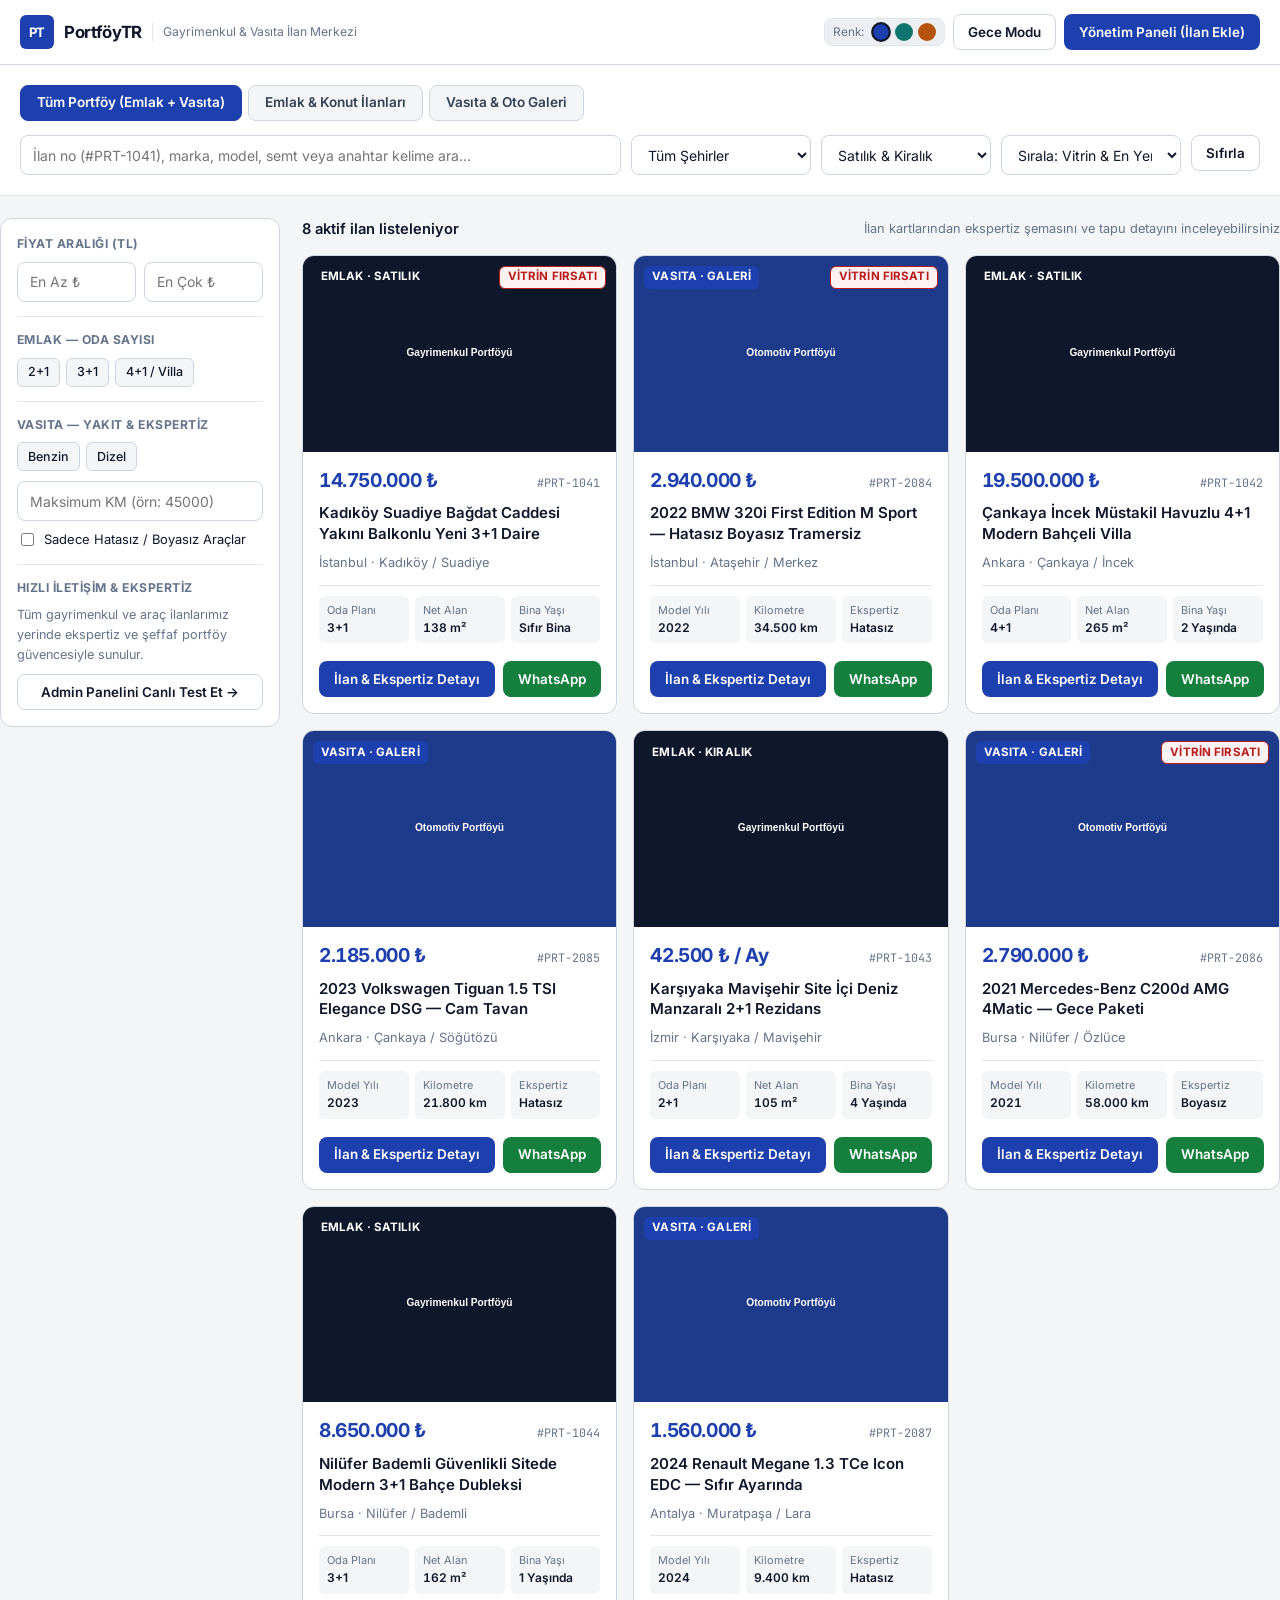
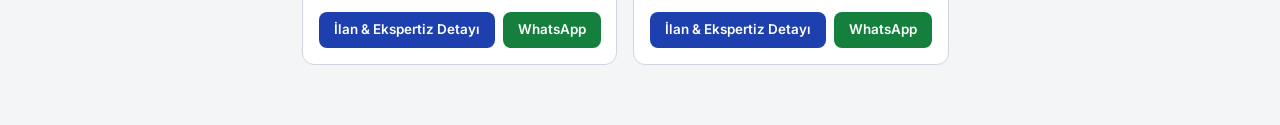
==== index.html @ 1a40a2a3 "Initial Emlak & Vasita dual classifieds portal + live admin panel" ====
<!DOCTYPE html>
<html lang="tr" data-theme="light" data-accent="blue">
<head>
  <meta charset="utf-8">
  <meta name="viewport" content="width=device-width, initial-scale=1">
  <title>PortföyTR — Gayrimenkul &amp; Vasıta İlan Merkezi</title>
  <link rel="preconnect" href="https://fonts.googleapis.com">
  <link rel="preconnect" href="https://fonts.gstatic.com" crossorigin>
  <link href="https://fonts.googleapis.com/css2?family=Inter:wght@400;500;600;700&family=JetBrains+Mono:wght@500&display=swap" rel="stylesheet">
  <link rel="stylesheet" href="assets/styles.css">
</head>
<body>
  <header class="topbar">
    <div class="container topbar-inner">
      <a class="brand-box" href="index.html">
        <span class="brand-badge">PT</span>
        <span class="brand-title" data-brand-name>PortföyTR</span>
        <span class="brand-tag" data-brand-sub>Gayrimenkul &amp; Vasıta İlan Merkezi</span>
      </a>

      <div class="nav-actions">
        <div class="palette-pills" aria-label="Kurumsal renk seçici">
          <span style="font-size:0.74rem;color:var(--ink-muted);margin-right:3px;">Renk:</span>
          <button type="button" class="swatch-dot" style="background:#1E40AF;" data-set-accent="blue" aria-pressed="true" title="Kurumsal Lacivert"></button>
          <button type="button" class="swatch-dot" style="background:#0F766E;" data-set-accent="emerald" aria-pressed="false" title="Zümrüt Portföy"></button>
          <button type="button" class="swatch-dot" style="background:#B45309;" data-set-accent="amber" aria-pressed="false" title="Kehribar Galeri"></button>
        </div>
        <button type="button" class="btn btn-outline" id="toggleDarkBtn">Gece Modu</button>
        <a class="btn btn-brand" href="admin.html">Yönetim Paneli (İlan Ekle)</a>
      </div>
    </div>
  </header>

  <section class="search-band">
    <div class="container">
      <div class="sector-tabs" role="tablist">
        <button type="button" class="sector-tab is-active" data-sector-tab="all">Tüm Portföy (Emlak + Vasıta)</button>
        <button type="button" class="sector-tab" data-sector-tab="emlak">Emlak &amp; Konut İlanları</button>
        <button type="button" class="sector-tab" data-sector-tab="oto">Vasıta &amp; Oto Galeri</button>
      </div>

      <div class="quick-search-bar">
        <input type="search" id="qSearch" class="inp" placeholder="İlan no (#PRT-1041), marka, model, semt veya anahtar kelime ara...">
        <select id="citySelect" class="inp" aria-label="Şehir seç">
          <option value="all">Tüm Şehirler</option>
          <option value="İstanbul">İstanbul</option>
          <option value="Ankara">Ankara</option>
          <option value="İzmir">İzmir</option>
          <option value="Bursa">Bursa</option>
          <option value="Antalya">Antalya</option>
        </select>
        <select id="dealSelect" class="inp" aria-label="İşlem türü">
          <option value="all">Satılık &amp; Kiralık</option>
          <option value="Satılık">Sadece Satılık</option>
          <option value="Kiralık">Sadece Kiralık</option>
        </select>
        <select id="sortSelect" class="inp" aria-label="Sıralama">
          <option value="newest">Sırala: Vitrin &amp; En Yeni</option>
          <option value="price-asc">Fiyat: Düşükten Yükseğe</option>
          <option value="price-desc">Fiyat: Yüksekten Düşüğe</option>
        </select>
        <button type="button" class="btn btn-outline" id="resetFiltersBtn">Sıfırla</button>
      </div>
    </div>
  </section>

  <main class="container portal-layout">
    <aside class="filter-panel" aria-label="Detaylı filtreleme">
      <div class="filter-group">
        <span class="filter-label">Fiyat Aralığı (TL)</span>
        <div class="price-pair">
          <input type="number" id="minPriceInp" class="inp" placeholder="En Az ₺">
          <input type="number" id="maxPriceInp" class="inp" placeholder="En Çok ₺">
        </div>
      </div>

      <div class="filter-group" id="emlakSpecificFilters">
        <span class="filter-label">Emlak — Oda Sayısı</span>
        <div class="chip-grid">
          <button type="button" class="filter-chip" data-room-chip="2+1">2+1</button>
          <button type="button" class="filter-chip" data-room-chip="3+1">3+1</button>
          <button type="button" class="filter-chip" data-room-chip="4+1">4+1 / Villa</button>
        </div>
      </div>

      <div class="filter-group" id="otoSpecificFilters">
        <span class="filter-label">Vasıta — Yakıt &amp; Ekspertiz</span>
        <div class="chip-grid" style="margin-bottom:10px;">
          <button type="button" class="filter-chip" data-fuel-chip="Benzin">Benzin</button>
          <button type="button" class="filter-chip" data-fuel-chip="Dizel">Dizel</button>
        </div>
        <input type="number" id="maxKmInp" class="inp" placeholder="Maksimum KM (örn: 45000)" style="margin-bottom:8px;">
        <label style="display:flex;align-items:center;gap:7px;font-size:0.81rem;cursor:pointer;">
          <input type="checkbox" id="undamagedChk">
          <span>Sadece Hatasız / Boyasız Araçlar</span>
        </label>
      </div>

      <div class="filter-group">
        <span class="filter-label">Hızlı İletişim &amp; Ekspertiz</span>
        <p style="margin:0 0 10px;font-size:0.79rem;color:var(--ink-muted);">Tüm gayrimenkul ve araç ilanlarımız yerinde ekspertiz ve şeffaf portföy güvencesiyle sunulur.</p>
        <a class="btn btn-outline" href="admin.html" style="width:100%;">Admin Panelini Canlı Test Et →</a>
      </div>
    </aside>

    <section>
      <div class="results-bar">
        <div class="results-count" id="resultsCount">8 aktif ilan listeleniyor</div>
        <div style="font-size:0.8rem;color:var(--ink-muted);">İlan kartlarından ekspertiz şemasını ve tapu detayını inceleyebilirsiniz</div>
      </div>

      <div class="listings-grid" id="listingsGrid"></div>
    </section>
  </main>

  <div class="modal-backdrop" id="detailModal" hidden>
    <div class="modal-card" id="detailModalContent" role="dialog" aria-modal="true"></div>
  </div>

  <script src="assets/app.js"></script>
</body>
</html>
---- assets/styles.css ----
/* ==========================================================================
   PORTFÖYTR — EMLAK & VASITA İLAN PLATFORMU + YÖNETİM PANELİ
   Tasarım Dili: Kurumsal İlan Portalı (Net Tabular Fiyat, Sıfır AI Klişesi, Mobil Öncelikli)
   ========================================================================== */

:root {
  --font-sans: "Inter", -apple-system, BlinkMacSystemFont, "Segoe UI", Roboto, sans-serif;
  --font-mono: "JetBrains Mono", ui-monospace, SFMono-Regular, Consolas, monospace;

  --bg-page: #F4F5F7;
  --bg-card: #FFFFFF;
  --bg-subtle: #ECEEF2;
  --border-light: #E2E5EC;
  --border-std: #CFD5E0;
  --ink-strong: #0F172A;
  --ink-body: #334155;
  --ink-muted: #64748B;

  --brand: #1E40AF;
  --brand-hover: #1E3A8A;
  --brand-soft: #EFF6FF;
  --brand-border: #BFDBFE;

  --badge-urgent: #B91C1C;
  --badge-urgent-bg: #FEF2F2;
  --badge-ok: #15803D;
  --badge-ok-bg: #F0FDF4;
  --badge-warn: #B45309;
  --badge-warn-bg: #FFFBEB;

  --radius-sm: 6px;
  --radius-md: 8px;
  --radius-lg: 12px;
  --container: 1320px;
}

[data-theme="dark"] {
  --bg-page: #0B0E14;
  --bg-card: #131822;
  --bg-subtle: #1C2331;
  --border-light: #222B3B;
  --border-std: #2E3A4F;
  --ink-strong: #F1F5F9;
  --ink-body: #CBD5E1;
  --ink-muted: #94A3B8;

  --brand: #3B82F6;
  --brand-hover: #60A5FA;
  --brand-soft: #172554;
  --brand-border: #1E40AF;

  --badge-urgent: #FCA5A5;
  --badge-urgent-bg: #450A0A;
  --badge-ok: #86EFAC;
  --badge-ok-bg: #052E16;
  --badge-warn: #FCD34D;
  --badge-warn-bg: #451A03;
}

[data-accent="emerald"] {
  --brand: #0F766E;
  --brand-hover: #115E59;
  --brand-soft: #F0FDFA;
  --brand-border: #99F6E4;
}
[data-theme="dark"][data-accent="emerald"] {
  --brand: #2DD4BF;
  --brand-soft: #134E4A;
  --brand-border: #0F766E;
}

[data-accent="amber"] {
  --brand: #B45309;
  --brand-hover: #92400E;
  --brand-soft: #FFFBEB;
  --brand-border: #FDE68A;
}
[data-theme="dark"][data-accent="amber"] {
  --brand: #F59E0B;
  --brand-soft: #451A03;
  --brand-border: #B45309;
}

*, *::before, *::after {
  box-sizing: border-box;
}

html {
  scroll-behavior: smooth;
  -webkit-text-size-adjust: 100%;
}

body {
  margin: 0;
  font-family: var(--font-sans);
  font-size: 14.5px;
  line-height: 1.55;
  background: var(--bg-page);
  color: var(--ink-strong);
  overflow-x: hidden;
}

a {
  color: inherit;
  text-decoration: none;
}

button, input, select, textarea {
  font: inherit;
  color: inherit;
}

.num {
  font-variant-numeric: tabular-nums;
}

.container {
  width: 100%;
  max-width: var(--container);
  margin: 0 auto;
  padding: 0 20px;
}

/* ÜST BAR */
.topbar {
  position: sticky;
  top: 0;
  z-index: 90;
  background: var(--bg-card);
  border-bottom: 1px solid var(--border-std);
}

.topbar-inner {
  min-height: 64px;
  display: flex;
  align-items: center;
  justify-content: space-between;
  gap: 16px;
  flex-wrap: wrap;
  padding-top: 8px;
  padding-bottom: 8px;
}

.brand-box {
  display: flex;
  align-items: center;
  gap: 10px;
}

.brand-badge {
  width: 34px;
  height: 34px;
  border-radius: var(--radius-sm);
  background: var(--brand);
  color: #FFFFFF;
  font-weight: 700;
  font-size: 13px;
  display: inline-flex;
  align-items: center;
  justify-content: center;
  letter-spacing: -0.02em;
}

.brand-title {
  font-weight: 700;
  font-size: 1.05rem;
  letter-spacing: -0.02em;
}

.brand-tag {
  font-size: 0.76rem;
  color: var(--ink-muted);
  padding-left: 10px;
  border-left: 1px solid var(--border-light);
}

.nav-actions {
  display: flex;
  align-items: center;
  gap: 8px;
  flex-wrap: wrap;
}

.palette-pills {
  display: inline-flex;
  align-items: center;
  gap: 5px;
  padding: 4px 8px;
  border: 1px solid var(--border-light);
  border-radius: var(--radius-md);
  background: var(--bg-subtle);
}

.swatch-dot {
  width: 18px;
  height: 18px;
  border-radius: 50%;
  border: 2px solid transparent;
  cursor: pointer;
  padding: 0;
}
.swatch-dot[aria-pressed="true"] {
  border-color: var(--ink-strong);
  transform: scale(1.1);
}

.btn {
  display: inline-flex;
  align-items: center;
  justify-content: center;
  gap: 6px;
  height: 36px;
  padding: 0 14px;
  border-radius: var(--radius-md);
  border: 1px solid transparent;
  font-size: 0.84rem;
  font-weight: 600;
  cursor: pointer;
  white-space: nowrap;
  transition: background-color 0.15s, border-color 0.15s;
}

.btn-brand {
  background: var(--brand);
  color: #FFFFFF;
}
.btn-brand:hover {
  background: var(--brand-hover);
}

.btn-outline {
  background: var(--bg-card);
  border-color: var(--border-std);
  color: var(--ink-strong);
}
.btn-outline:hover {
  background: var(--bg-subtle);
}

.btn-wa {
  background: #15803D;
  color: #FFFFFF;
}
.btn-wa:hover {
  background: #166534;
}

/* SEKTÖR & HIZLI ARAMA BAŞLIĞI */
.search-band {
  background: var(--bg-card);
  border-bottom: 1px solid var(--border-light);
  padding: 20px 0;
}

.sector-tabs {
  display: inline-flex;
  flex-wrap: wrap;
  gap: 6px;
  margin-bottom: 14px;
}

.sector-tab {
  height: 36px;
  padding: 0 16px;
  border-radius: var(--radius-md);
  border: 1px solid var(--border-std);
  background: var(--bg-page);
  font-weight: 600;
  font-size: 0.85rem;
  color: var(--ink-body);
  cursor: pointer;
}
.sector-tab.is-active {
  background: var(--brand);
  border-color: var(--brand);
  color: #FFFFFF;
}

.quick-search-bar {
  display: grid;
  grid-template-columns: minmax(0, 1.6fr) 180px 170px 180px auto;
  gap: 10px;
}

.inp {
  height: 40px;
  padding: 0 12px;
  border: 1px solid var(--border-std);
  border-radius: var(--radius-md);
  background: var(--bg-card);
  color: var(--ink-strong);
  font-size: 0.875rem;
  width: 100%;
}
.inp:focus {
  outline: 2px solid var(--brand);
  outline-offset: -1px;
}

/* ANA İLAN IZGARASI VE SOL FİLTRE PANELİ */
.portal-layout {
  display: grid;
  grid-template-columns: 280px minmax(0, 1fr);
  gap: 22px;
  padding: 22px 0 60px;
  align-items: start;
}

.filter-panel {
  background: var(--bg-card);
  border: 1px solid var(--border-std);
  border-radius: var(--radius-lg);
  padding: 16px;
  position: sticky;
  top: 82px;
}

.filter-group {
  padding-bottom: 14px;
  margin-bottom: 14px;
  border-bottom: 1px solid var(--border-light);
}
.filter-group:last-child {
  border-bottom: 0;
  margin-bottom: 0;
  padding-bottom: 0;
}

.filter-label {
  display: block;
  font-size: 0.76rem;
  font-weight: 700;
  text-transform: uppercase;
  letter-spacing: 0.04em;
  color: var(--ink-muted);
  margin-bottom: 8px;
}

.chip-grid {
  display: flex;
  flex-wrap: wrap;
  gap: 6px;
}

.filter-chip {
  height: 29px;
  padding: 0 10px;
  border-radius: var(--radius-sm);
  border: 1px solid var(--border-std);
  background: var(--bg-page);
  font-size: 0.78rem;
  font-weight: 500;
  cursor: pointer;
}
.filter-chip.is-selected {
  background: var(--brand-soft);
  border-color: var(--brand);
  color: var(--brand);
  font-weight: 600;
}

.price-pair {
  display: grid;
  grid-template-columns: 1fr 1fr;
  gap: 8px;
}

/* SONUÇ ÜST ÇUBUĞU */
.results-bar {
  display: flex;
  align-items: center;
  justify-content: space-between;
  gap: 12px;
  margin-bottom: 14px;
  flex-wrap: wrap;
}

.results-count {
  font-size: 0.92rem;
  font-weight: 600;
}

/* İLAN KARTLARI */
.listings-grid {
  display: grid;
  grid-template-columns: repeat(3, minmax(0, 1fr));
  gap: 16px;
}

.listing-card {
  background: var(--bg-card);
  border: 1px solid var(--border-std);
  border-radius: var(--radius-lg);
  overflow: hidden;
  display: flex;
  flex-direction: column;
  transition: border-color 0.15s, transform 0.15s;
}
.listing-card:hover {
  border-color: var(--brand);
}

.card-media {
  position: relative;
  aspect-ratio: 16 / 10;
  background: var(--bg-subtle);
  overflow: hidden;
}

.card-media img {
  width: 100%;
  height: 100%;
  object-fit: cover;
  display: block;
}

.card-badges {
  position: absolute;
  top: 10px;
  left: 10px;
  right: 10px;
  display: flex;
  justify-content: space-between;
  gap: 6px;
  pointer-events: none;
}

.pill {
  display: inline-flex;
  align-items: center;
  height: 23px;
  padding: 0 8px;
  border-radius: var(--radius-sm);
  font-size: 0.72rem;
  font-weight: 700;
  letter-spacing: 0.01em;
}

.pill-sector-emlak {
  background: #0F172A;
  color: #FFFFFF;
}
.pill-sector-oto {
  background: #1E40AF;
  color: #FFFFFF;
}
.pill-urgent {
  background: var(--badge-urgent-bg);
  color: var(--badge-urgent);
  border: 1px solid currentColor;
}
.pill-ok {
  background: var(--badge-ok-bg);
  color: var(--badge-ok);
}

.card-body {
  padding: 14px 16px 16px;
  display: flex;
  flex-direction: column;
  gap: 8px;
  flex: 1;
}

.card-price-row {
  display: flex;
  align-items: baseline;
  justify-content: space-between;
  gap: 8px;
}

.card-price {
  font-size: 1.2rem;
  font-weight: 700;
  color: var(--brand);
  letter-spacing: -0.02em;
}

.card-code {
  font-family: var(--font-mono);
  font-size: 0.73rem;
  color: var(--ink-muted);
}

.card-title {
  margin: 0;
  font-size: 0.94rem;
  font-weight: 600;
  line-height: 1.38;
  color: var(--ink-strong);
}

.card-loc {
  font-size: 0.8rem;
  color: var(--ink-muted);
}

.spec-pills {
  display: grid;
  grid-template-columns: repeat(3, minmax(0, 1fr));
  gap: 6px;
  margin-top: 4px;
  padding-top: 10px;
  border-top: 1px solid var(--border-light);
}

.spec-cell {
  background: var(--bg-page);
  border-radius: var(--radius-sm);
  padding: 6px 8px;
  font-size: 0.75rem;
}
.spec-cell span {
  display: block;
  color: var(--ink-muted);
  font-size: 0.68rem;
}
.spec-cell strong {
  font-weight: 600;
  color: var(--ink-strong);
}

.card-footer {
  margin-top: auto;
  padding-top: 10px;
  display: grid;
  grid-template-columns: 1fr auto;
  gap: 8px;
}

/* DETAY & EKSPERTİZ MODALI */
.modal-backdrop {
  position: fixed;
  inset: 0;
  z-index: 200;
  background: rgba(15, 23, 42, 0.62);
  display: flex;
  align-items: center;
  justify-content: center;
  padding: 20px;
}
.modal-backdrop[hidden] {
  display: none;
}

.modal-card {
  width: 100%;
  max-width: 920px;
  max-height: 90vh;
  overflow-y: auto;
  background: var(--bg-card);
  border: 1px solid var(--border-std);
  border-radius: var(--radius-lg);
  padding: 22px;
}

.modal-grid {
  display: grid;
  grid-template-columns: minmax(0, 1.15fr) minmax(0, 1fr);
  gap: 22px;
  margin-top: 14px;
}

.ekspertiz-box {
  background: var(--bg-page);
  border: 1px solid var(--border-light);
  border-radius: var(--radius-md);
  padding: 14px;
}

.part-grid {
  display: grid;
  grid-template-columns: repeat(2, minmax(0, 1fr));
  gap: 6px;
  margin-top: 10px;
}

.part-row {
  display: flex;
  align-items: center;
  justify-content: space-between;
  padding: 6px 10px;
  background: var(--bg-card);
  border: 1px solid var(--border-light);
  border-radius: var(--radius-sm);
  font-size: 0.78rem;
}

/* ADMİN PANELİ */
.admin-grid {
  display: grid;
  grid-template-columns: 380px minmax(0, 1fr);
  gap: 22px;
  padding: 24px 0 60px;
  align-items: start;
}

.admin-card {
  background: var(--bg-card);
  border: 1px solid var(--border-std);
  border-radius: var(--radius-lg);
  padding: 20px;
}

.form-row {
  margin-bottom: 12px;
}
.form-row label {
  display: block;
  font-size: 0.78rem;
  font-weight: 600;
  margin-bottom: 5px;
  color: var(--ink-body);
}

.admin-table {
  width: 100%;
  border-collapse: collapse;
  font-size: 0.83rem;
}
.admin-table th, .admin-table td {
  padding: 10px 12px;
  text-align: left;
  border-bottom: 1px solid var(--border-light);
}
.admin-table th {
  font-size: 0.73rem;
  text-transform: uppercase;
  color: var(--ink-muted);
  background: var(--bg-page);
}

@media (max-width: 1080px) {
  .listings-grid {
    grid-template-columns: repeat(2, minmax(0, 1fr));
  }
  .quick-search-bar {
    grid-template-columns: 1fr 1fr;
  }
  .admin-grid {
    grid-template-columns: 1fr;
  }
}

@media (max-width: 820px) {
  .portal-layout {
    grid-template-columns: 1fr;
  }
  .filter-panel {
    position: static;
  }
  .modal-grid {
    grid-template-columns: 1fr;
  }
  .brand-tag {
    display: none;
  }
}

@media (max-width: 580px) {
  .listings-grid,
  .quick-search-bar {
    grid-template-columns: 1fr;
  }
}
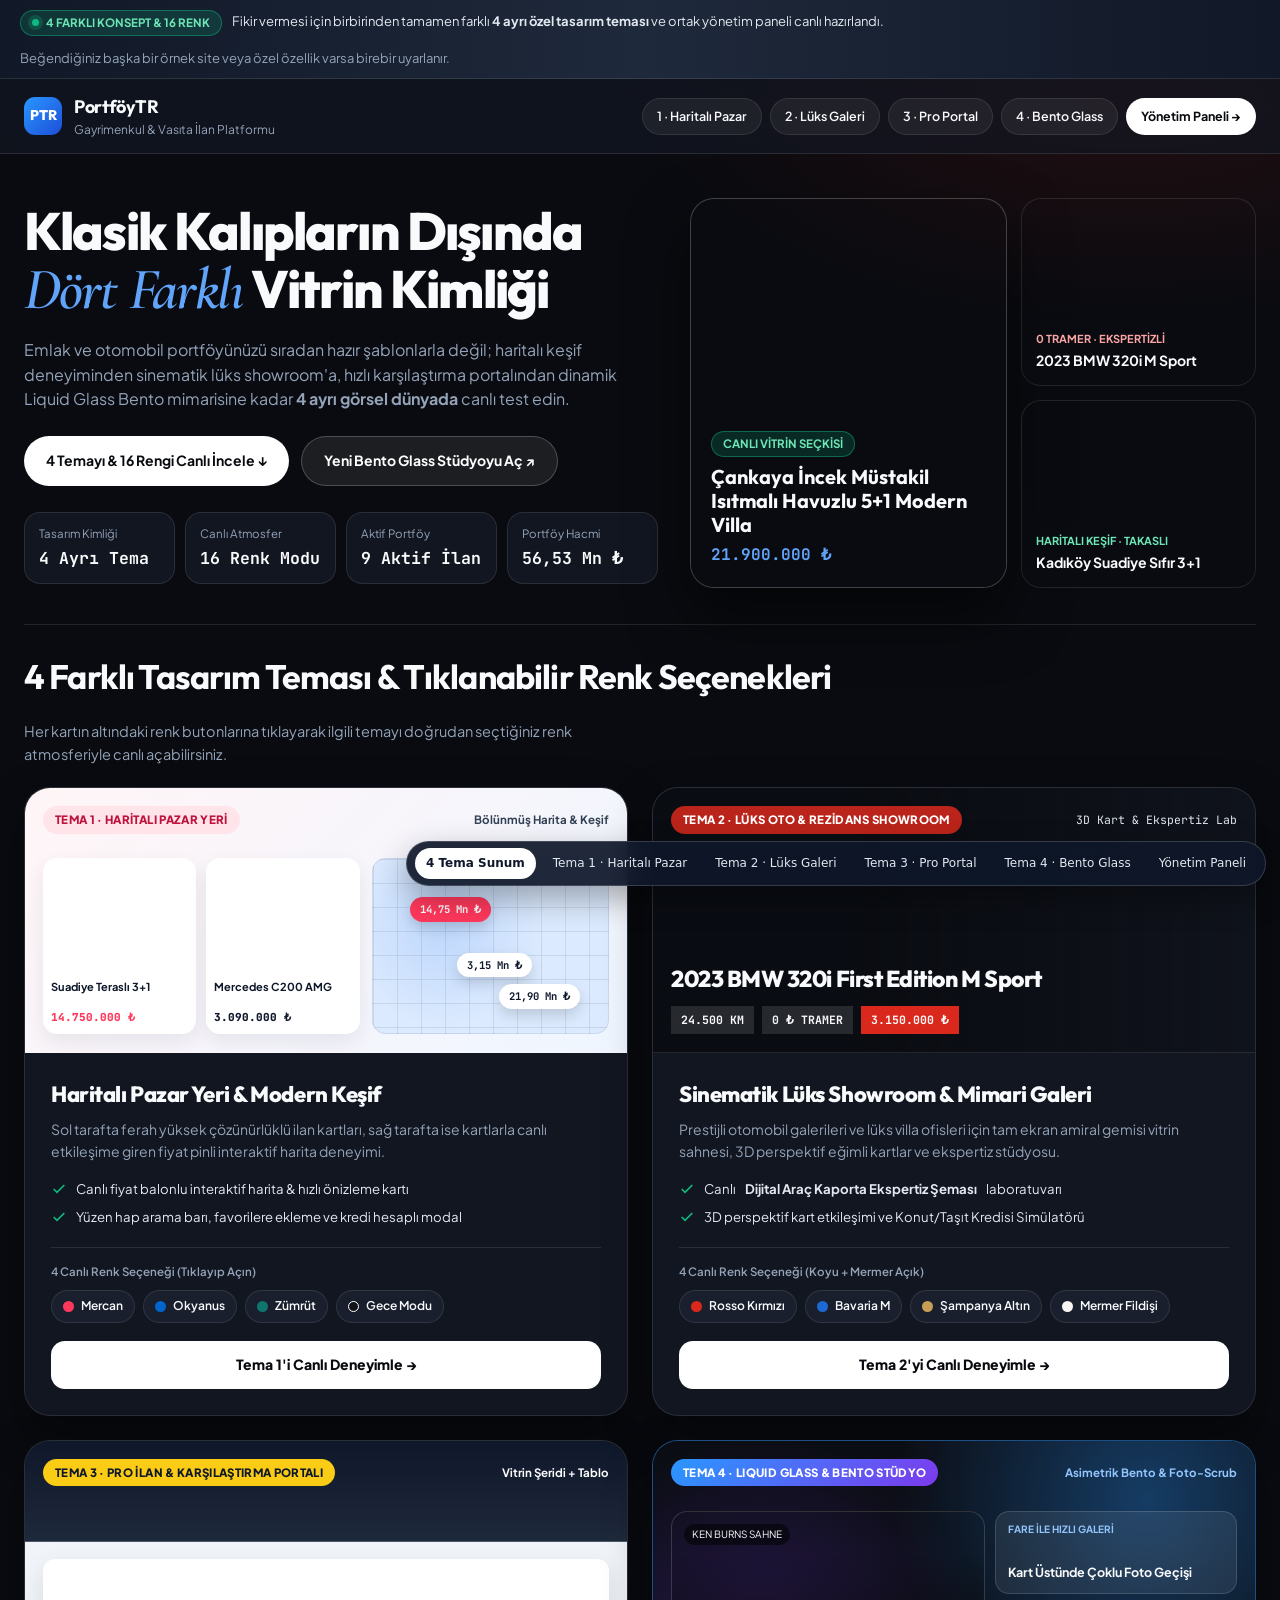
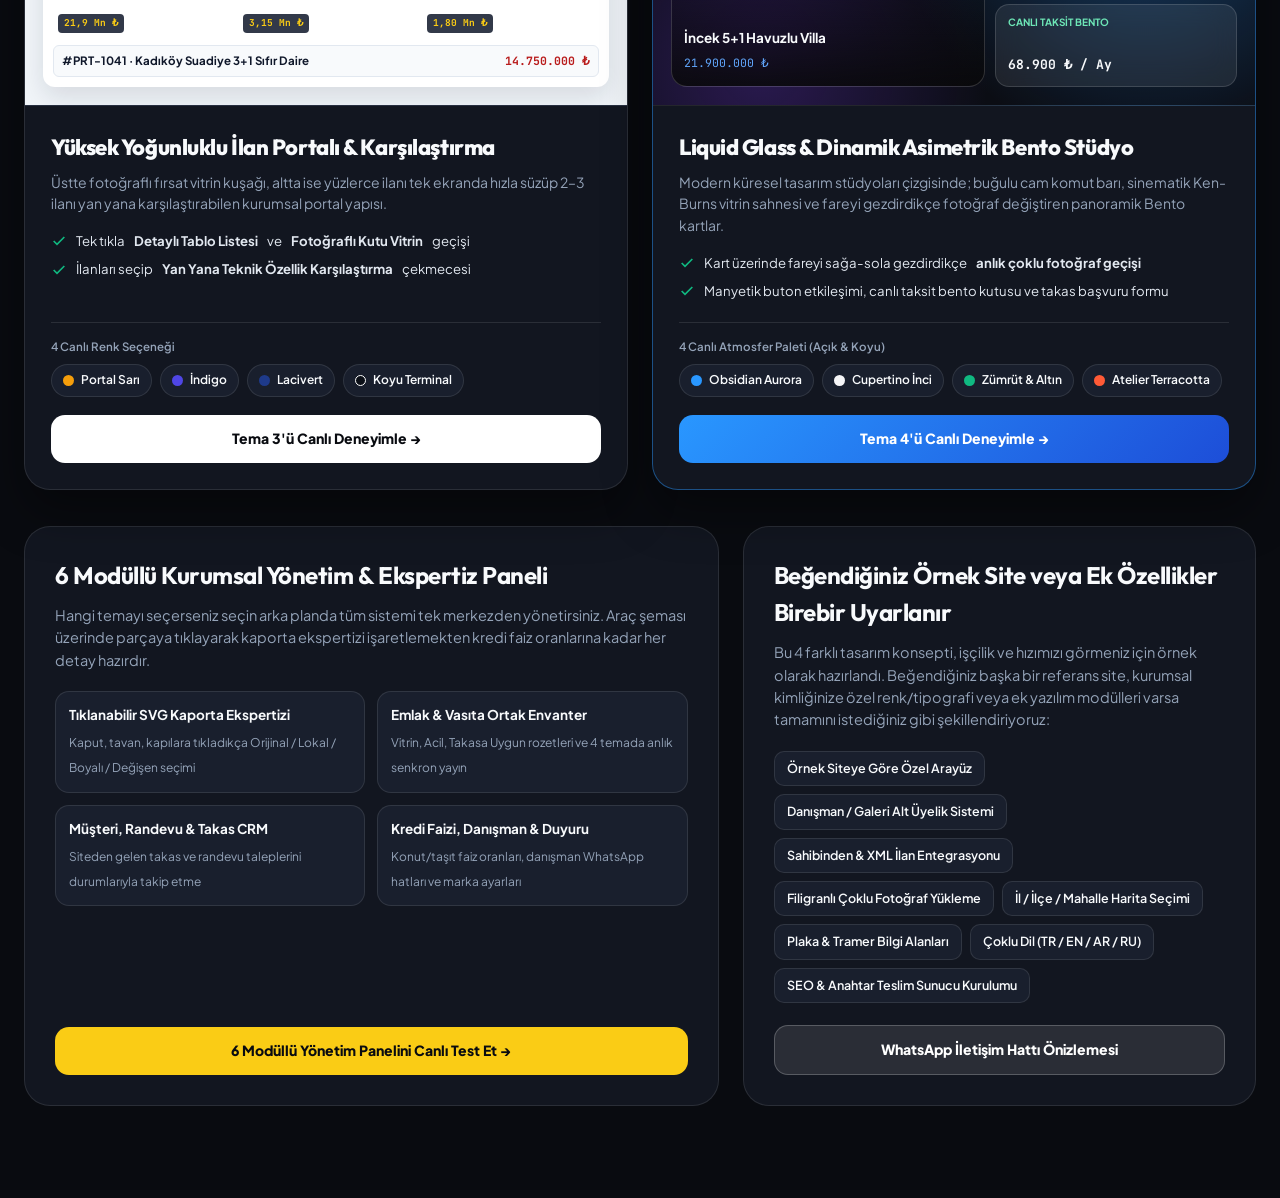
==== commit 2a265142: "Upgrade to 4 distinct animated showcase themes (16 color modes) + 6-module admin panel" ====
--- a/index.html
+++ b/index.html
@@ -1,122 +1,1073 @@
 <!DOCTYPE html>
-<html lang="tr" data-theme="light" data-accent="blue">
+<html lang="tr">
 <head>
-  <meta charset="utf-8">
-  <meta name="viewport" content="width=device-width, initial-scale=1">
-  <title>PortföyTR — Gayrimenkul &amp; Vasıta İlan Merkezi</title>
-  <link rel="preconnect" href="https://fonts.googleapis.com">
-  <link rel="preconnect" href="https://fonts.gstatic.com" crossorigin>
-  <link href="https://fonts.googleapis.com/css2?family=Inter:wght@400;500;600;700&family=JetBrains+Mono:wght@500&display=swap" rel="stylesheet">
-  <link rel="stylesheet" href="assets/styles.css">
+  <meta charset="UTF-8" />
+  <meta name="viewport" content="width=device-width, initial-scale=1.0" />
+  <title>PortföyTR — 4 Farklı Profesyonel Tasarım Teması &amp; 16 Renk Seçeneği</title>
+  <link rel="preconnect" href="https://fonts.googleapis.com" />
+  <link rel="preconnect" href="https://fonts.gstatic.com" crossorigin />
+  <link href="https://fonts.googleapis.com/css2?family=Cormorant+Garamond:ital,wght@1,600&family=JetBrains+Mono:wght@500;600;700&family=Outfit:wght@600;700;800&family=Plus+Jakarta+Sans:wght@400;500;600;700&display=swap" rel="stylesheet" />
+  <style>
+    :root {
+      --bg: #090B10;
+      --surface: #121620;
+      --surface-2: #191F2D;
+      --glass: rgba(18, 22, 32, 0.78);
+      --line: rgba(255, 255, 255, 0.10);
+      --line-strong: rgba(255, 255, 255, 0.22);
+      --ink: #F8FAFC;
+      --muted: #94A3B8;
+      --gold: #EAB308;
+      --blue: #2997FF;
+      --coral: #FF385C;
+      --crimson: #DA291C;
+      --emerald: #10B981;
+      --display: 'Outfit', system-ui, -apple-system, sans-serif;
+      --sans: 'Plus Jakarta Sans', system-ui, -apple-system, sans-serif;
+      --serif: 'Cormorant Garamond', Georgia, serif;
+      --mono: 'JetBrains Mono', monospace;
+    }
+
+    *, *::before, *::after { box-sizing: border-box; margin: 0; padding: 0; }
+    html { scroll-behavior: smooth; }
+    ::selection { background: var(--blue); color: #fff; }
+    ::-webkit-scrollbar { width: 9px; height: 9px; }
+    ::-webkit-scrollbar-track { background: var(--bg); }
+    ::-webkit-scrollbar-thumb { background: var(--surface-2); border-radius: 99px; }
+
+    body {
+      font-family: var(--sans);
+      background:
+        radial-gradient(960px 480px at 12% -6%, rgba(41, 151, 255, 0.16), transparent 62%),
+        radial-gradient(860px 460px at 88% 2%, rgba(218, 41, 28, 0.13), transparent 60%),
+        var(--bg);
+      color: var(--ink);
+      line-height: 1.55;
+      -webkit-font-smoothing: antialiased;
+      padding-bottom: 92px;
+      overflow-x: hidden;
+    }
+
+    a { color: inherit; text-decoration: none; }
+    button { font-family: inherit; cursor: pointer; }
+    .num { font-family: var(--mono); font-variant-numeric: tabular-nums; }
+
+    /* Üst Canlı Bilgilendirme Bandı */
+    .notice-bar {
+      background: linear-gradient(90deg, #111827, #1E293B, #111827);
+      border-bottom: 1px solid var(--line);
+      padding: 10px 20px;
+      font-size: 13px;
+      color: #E2E8F0;
+    }
+    .notice-inner {
+      max-width: 1400px;
+      margin: 0 auto;
+      display: flex;
+      justify-content: space-between;
+      align-items: center;
+      gap: 12px;
+      flex-wrap: wrap;
+    }
+    .live-badge {
+      display: inline-flex;
+      align-items: center;
+      gap: 7px;
+      padding: 3px 11px;
+      border-radius: 999px;
+      background: rgba(16, 185, 129, 0.18);
+      border: 1px solid rgba(16, 185, 129, 0.45);
+      color: #6EE7B7;
+      font-size: 11.5px;
+      font-weight: 700;
+    }
+    .live-badge i {
+      width: 7px;
+      height: 7px;
+      border-radius: 50%;
+      background: #10B981;
+      display: inline-block;
+      box-shadow: 0 0 0 4px rgba(16, 185, 129, 0.22);
+    }
+
+    /* Yüzen Cam Navigasyon */
+    .topbar {
+      position: sticky;
+      top: 0;
+      z-index: 95;
+      background: var(--glass);
+      backdrop-filter: blur(20px) saturate(165%);
+      border-bottom: 1px solid var(--line);
+    }
+    .topbar-inner {
+      max-width: 1400px;
+      margin: 0 auto;
+      padding: 14px 24px;
+      display: flex;
+      align-items: center;
+      justify-content: space-between;
+      gap: 16px;
+      flex-wrap: wrap;
+    }
+    .brand {
+      display: flex;
+      align-items: center;
+      gap: 12px;
+    }
+    .brand-mark {
+      width: 38px;
+      height: 38px;
+      border-radius: 11px;
+      background: linear-gradient(135deg, #2997FF, #1D4ED8);
+      color: #fff;
+      display: grid;
+      place-items: center;
+      font-family: var(--display);
+      font-weight: 800;
+      font-size: 14px;
+    }
+    .brand strong {
+      display: block;
+      font-family: var(--display);
+      font-size: 18px;
+      letter-spacing: -0.02em;
+    }
+    .brand span {
+      display: block;
+      font-size: 12px;
+      color: var(--muted);
+    }
+
+    .nav-links {
+      display: flex;
+      align-items: center;
+      gap: 8px;
+      flex-wrap: wrap;
+    }
+    .nav-chip {
+      padding: 8px 14px;
+      border-radius: 999px;
+      font-size: 12.5px;
+      font-weight: 600;
+      background: rgba(255,255,255,0.06);
+      border: 1px solid var(--line);
+      transition: all 0.2s cubic-bezier(0.16, 1, 0.3, 1);
+    }
+    .nav-chip:hover {
+      background: rgba(255,255,255,0.14);
+      border-color: var(--line-strong);
+      transform: translateY(-1px);
+    }
+    .nav-chip.admin {
+      background: #FFFFFF;
+      color: #090B10;
+      font-weight: 700;
+    }
+
+    .container {
+      max-width: 1400px;
+      margin: 0 auto;
+      padding: 0 24px;
+    }
+
+    /* Görseli Doyurucu Sinematik Hero Sahnesi */
+    .hero {
+      padding: 44px 0 36px;
+      display: grid;
+      grid-template-columns: minmax(0, 1.12fr) minmax(0, 1fr);
+      gap: 32px;
+      align-items: center;
+    }
+    .hero h1 {
+      font-family: var(--display);
+      font-size: clamp(32px, 4.1vw, 54px);
+      line-height: 1.07;
+      letter-spacing: -0.035em;
+      font-weight: 800;
+      margin-bottom: 16px;
+    }
+    .hero h1 em {
+      font-family: var(--serif);
+      font-style: italic;
+      font-weight: 600;
+      font-size: 1.12em;
+      color: #60A5FA;
+    }
+    .hero-desc {
+      font-size: 16px;
+      color: var(--muted);
+      max-width: 610px;
+      margin-bottom: 24px;
+    }
+    .hero-actions {
+      display: flex;
+      gap: 12px;
+      flex-wrap: wrap;
+      margin-bottom: 26px;
+    }
+    .btn-hero {
+      display: inline-flex;
+      align-items: center;
+      gap: 9px;
+      padding: 13px 22px;
+      border-radius: 999px;
+      font-size: 14px;
+      font-weight: 700;
+      transition: transform 0.22s cubic-bezier(0.16, 1, 0.3, 1), box-shadow 0.22s ease;
+    }
+    .btn-hero.primary {
+      background: #FFFFFF;
+      color: #090B10;
+    }
+    .btn-hero.primary:hover {
+      transform: translateY(-2px);
+      box-shadow: 0 12px 28px rgba(255,255,255,0.22);
+    }
+    .btn-hero.secondary {
+      background: rgba(255,255,255,0.08);
+      border: 1px solid var(--line-strong);
+      color: #fff;
+    }
+    .btn-hero.secondary:hover {
+      background: rgba(255,255,255,0.14);
+      transform: translateY(-2px);
+    }
+
+    .hero-metrics {
+      display: grid;
+      grid-template-columns: repeat(4, minmax(0, 1fr));
+      gap: 10px;
+    }
+    .m-pill {
+      padding: 12px 14px;
+      border-radius: 16px;
+      background: var(--surface);
+      border: 1px solid var(--line);
+    }
+    .m-pill small {
+      display: block;
+      font-size: 11.5px;
+      color: var(--muted);
+      margin-bottom: 3px;
+    }
+    .m-pill strong {
+      font-size: 16.5px;
+      font-weight: 700;
+    }
+
+    /* Sağ Canlı Çift Katmanlı Fotoğraf & Etkileşim Kolajı */
+    .hero-visual-deck {
+      position: relative;
+      display: grid;
+      grid-template-columns: 1.15fr 0.85fr;
+      gap: 14px;
+      min-height: 390px;
+    }
+    .deck-main-photo {
+      position: relative;
+      border-radius: 24px;
+      overflow: hidden;
+      border: 1px solid var(--line-strong);
+      background-size: cover;
+      background-position: center;
+      box-shadow: 0 28px 60px rgba(0,0,0,0.55);
+      display: flex;
+      flex-direction: column;
+      justify-content: flex-end;
+      padding: 20px;
+      transition: background-image 0.6s ease;
+    }
+    .deck-main-photo::before {
+      content: '';
+      position: absolute;
+      inset: 0;
+      background: linear-gradient(180deg, rgba(9,11,16,0.10) 20%, rgba(9,11,16,0.88) 100%);
+    }
+    .deck-main-info {
+      position: relative;
+      z-index: 2;
+    }
+    .deck-side-stack {
+      display: grid;
+      grid-template-rows: 1fr 1fr;
+      gap: 14px;
+    }
+    .deck-side-card {
+      position: relative;
+      border-radius: 20px;
+      overflow: hidden;
+      border: 1px solid var(--line);
+      background-size: cover;
+      background-position: center;
+      display: flex;
+      align-items: flex-end;
+      padding: 14px;
+    }
+    .deck-side-card::before {
+      content: '';
+      position: absolute;
+      inset: 0;
+      background: linear-gradient(180deg, transparent 25%, rgba(9,11,16,0.88) 100%);
+    }
+    .deck-side-card div { position: relative; z-index: 2; }
+
+    /* 2x2 Büyük Görsel 4-Tema Vitrini */
+    .themes-header {
+      padding: 26px 0 22px;
+      border-top: 1px solid var(--line);
+      display: flex;
+      justify-content: space-between;
+      align-items: flex-end;
+      gap: 16px;
+      flex-wrap: wrap;
+    }
+    .themes-header h2 {
+      font-family: var(--display);
+      font-size: clamp(24px, 2.8vw, 34px);
+      letter-spacing: -0.025em;
+    }
+    .themes-header p {
+      color: var(--muted);
+      font-size: 14.5px;
+      max-width: 560px;
+    }
+
+    .themes-grid-4 {
+      display: grid;
+      grid-template-columns: repeat(2, minmax(0, 1fr));
+      gap: 24px;
+    }
+
+    .t-showcase-card {
+      --mx: 50%;
+      --my: 50%;
+      position: relative;
+      border-radius: 26px;
+      background: var(--surface);
+      border: 1px solid var(--line);
+      overflow: hidden;
+      display: flex;
+      flex-direction: column;
+      box-shadow: 0 22px 48px rgba(0, 0, 0, 0.38);
+      transition: transform 0.34s cubic-bezier(0.16, 1, 0.3, 1), border-color 0.25s ease;
+    }
+    .t-showcase-card:hover {
+      transform: translateY(-6px);
+      border-color: rgba(255, 255, 255, 0.35);
+    }
+
+    /* Her Temanın Gerçek Fotoğraflı Zengin Sahne Önizlemesi */
+    .t-stage {
+      height: 265px;
+      position: relative;
+      overflow: hidden;
+      padding: 18px;
+      display: flex;
+      flex-direction: column;
+      justify-content: space-between;
+      border-bottom: 1px solid var(--line);
+    }
+    .t-stage-t1 {
+      background: linear-gradient(135deg, #FFF5F7 0%, #EFF6FF 100%);
+      color: #0F172A;
+    }
+    .t-stage-t2 {
+      background:
+        linear-gradient(90deg, rgba(9,11,16,0.92) 34%, rgba(9,11,16,0.30) 100%),
+        url('https://images.unsplash.com/photo-1555215695-3004980ad54e?auto=format&fit=crop&w=1000&q=80') center/cover;
+    }
+    .t-stage-t3 {
+      background: linear-gradient(180deg, #0F172A 0%, #1E293B 38%, #F1F5F9 38.3%, #F1F5F9 100%);
+      color: #0F172A;
+    }
+    .t-stage-t4 {
+      background:
+        radial-gradient(420px circle at 82% 22%, rgba(41,151,255,0.34), transparent 60%),
+        radial-gradient(380px circle at 18% 85%, rgba(124,58,237,0.28), transparent 60%),
+        #0B0D14;
+    }
+
+    .t-stage-head {
+      display: flex;
+      justify-content: space-between;
+      align-items: center;
+      z-index: 2;
+    }
+    .t-pill-tag {
+      padding: 5px 12px;
+      border-radius: 999px;
+      font-size: 11.5px;
+      font-weight: 800;
+      letter-spacing: 0.03em;
+    }
+
+    /* Tema 1 Görsel Önizleme: Fotoğraflı Kartlar + Canlı Fiyat Pinli Harita */
+    .mock-t1 {
+      display: grid;
+      grid-template-columns: 1.2fr 0.9fr;
+      gap: 12px;
+      height: 176px;
+    }
+    .mock-t1-cards {
+      display: grid;
+      grid-template-columns: 1fr 1fr;
+      gap: 10px;
+    }
+    .mock-t1-card {
+      background: #fff;
+      border-radius: 14px;
+      padding: 8px;
+      box-shadow: 0 8px 20px rgba(15,23,42,0.08);
+      display: flex;
+      flex-direction: column;
+      justify-content: space-between;
+    }
+    .mock-t1-img {
+      height: 92px;
+      border-radius: 10px;
+      background-size: cover;
+      background-position: center;
+      transition: transform 0.45s ease;
+    }
+    .t-showcase-card:hover .mock-t1-img { transform: scale(1.04); }
+    .mock-t1-map {
+      border-radius: 14px;
+      background: #DBEAFE;
+      background-image:
+        radial-gradient(circle at 30% 40%, rgba(59,130,246,0.18), transparent 50%),
+        linear-gradient(rgba(148,163,184,0.28) 1px, transparent 1px),
+        linear-gradient(90deg, rgba(148,163,184,0.28) 1px, transparent 1px);
+      background-size: 100% 100%, 24px 24px, 24px 24px;
+      position: relative;
+      border: 1px solid rgba(15,23,42,0.08);
+    }
+    .map-bubble {
+      position: absolute;
+      padding: 4px 10px;
+      border-radius: 999px;
+      background: #fff;
+      color: #0F172A;
+      font-family: var(--mono);
+      font-size: 10.5px;
+      font-weight: 700;
+      box-shadow: 0 6px 14px rgba(0,0,0,0.15);
+    }
+    .map-bubble.hot {
+      background: #FF385C;
+      color: #fff;
+      animation: floatPin 2.8s ease-in-out infinite;
+    }
+    @keyframes floatPin {
+      0%, 100% { transform: translateY(0); }
+      50% { transform: translateY(-4px); }
+    }
+
+    /* Tema 3 Görsel Önizleme: Fotoğraflı Fırsat Şeridi + Tablo */
+    .mock-t3 {
+      background: #fff;
+      border-radius: 12px;
+      padding: 10px;
+      box-shadow: 0 10px 26px rgba(15,23,42,0.12);
+      display: grid;
+      gap: 8px;
+    }
+    .mock-t3-strip {
+      display: grid;
+      grid-template-columns: repeat(3, 1fr);
+      gap: 8px;
+    }
+    .mock-t3-tile {
+      height: 68px;
+      border-radius: 7px;
+      background-size: cover;
+      background-position: center;
+      position: relative;
+      overflow: hidden;
+    }
+    .mock-t3-tile span {
+      position: absolute;
+      bottom: 4px;
+      left: 5px;
+      padding: 2px 6px;
+      border-radius: 4px;
+      background: rgba(15,23,42,0.85);
+      color: #FACC15;
+      font-family: var(--mono);
+      font-size: 9.5px;
+      font-weight: 700;
+    }
+    .mock-t3-row {
+      display: flex;
+      justify-content: space-between;
+      align-items: center;
+      font-size: 11.5px;
+      padding: 6px 8px;
+      border-radius: 6px;
+      background: #F8FAFC;
+      border: 1px solid #E2E8F0;
+    }
+
+    /* Tema 4 Görsel Önizleme: Asimetrik Liquid Glass Bento */
+    .mock-t4 {
+      display: grid;
+      grid-template-columns: 1.3fr 1fr;
+      gap: 10px;
+      height: 176px;
+    }
+    .mock-t4-hero {
+      border-radius: 16px;
+      background:
+        linear-gradient(180deg, transparent 25%, rgba(9,9,11,0.88) 100%),
+        url('https://images.unsplash.com/photo-1600596542815-ffad4c1539a9?auto=format&fit=crop&w=700&q=75') center/cover;
+      border: 1px solid rgba(255,255,255,0.16);
+      padding: 12px;
+      display: flex;
+      flex-direction: column;
+      justify-content: space-between;
+    }
+    .mock-t4-side {
+      display: grid;
+      grid-template-rows: 1fr 1fr;
+      gap: 10px;
+    }
+    .mock-t4-box {
+      border-radius: 14px;
+      padding: 10px 12px;
+      background: rgba(255,255,255,0.08);
+      backdrop-filter: blur(12px);
+      border: 1px solid rgba(255,255,255,0.14);
+      display: flex;
+      flex-direction: column;
+      justify-content: space-between;
+    }
+
+    .t-info {
+      padding: 24px 26px 26px;
+      display: flex;
+      flex-direction: column;
+      flex: 1;
+    }
+    .t-info h3 {
+      font-family: var(--display);
+      font-size: 22px;
+      font-weight: 800;
+      letter-spacing: -0.02em;
+      margin-bottom: 8px;
+    }
+    .t-info p {
+      color: var(--muted);
+      font-size: 14px;
+      margin-bottom: 16px;
+    }
+    .t-points {
+      list-style: none;
+      display: grid;
+      gap: 8px;
+      margin-bottom: 20px;
+      font-size: 13.2px;
+      color: #E2E8F0;
+    }
+    .t-points li {
+      display: flex;
+      align-items: center;
+      gap: 9px;
+    }
+    .t-points svg {
+      flex-shrink: 0;
+      color: var(--emerald);
+    }
+
+    .t-palettes {
+      margin-top: auto;
+      padding-top: 15px;
+      border-top: 1px solid var(--line);
+      margin-bottom: 18px;
+    }
+    .t-palettes-label {
+      font-size: 11.5px;
+      color: var(--muted);
+      font-weight: 600;
+      margin-bottom: 9px;
+      display: flex;
+      justify-content: space-between;
+    }
+    .palette-row {
+      display: flex;
+      gap: 8px;
+      flex-wrap: wrap;
+    }
+    .pal-link {
+      display: inline-flex;
+      align-items: center;
+      gap: 7px;
+      padding: 6px 11px;
+      border-radius: 999px;
+      background: var(--surface-2);
+      border: 1px solid var(--line);
+      font-size: 12px;
+      font-weight: 600;
+      transition: all 0.18s ease;
+    }
+    .pal-link:hover {
+      border-color: #fff;
+      transform: translateY(-1px);
+    }
+    .pal-dot {
+      width: 11px;
+      height: 11px;
+      border-radius: 50%;
+    }
+
+    .t-launch {
+      display: flex;
+      align-items: center;
+      justify-content: center;
+      gap: 8px;
+      width: 100%;
+      padding: 13px 18px;
+      border-radius: 14px;
+      background: #FFFFFF;
+      color: #090B10;
+      font-weight: 800;
+      font-size: 14px;
+      transition: background 0.2s, transform 0.2s;
+    }
+    .t-launch:hover {
+      background: #E2E8F0;
+    }
+
+    /* Alt Admin + Birebir Özelleştirme Garantisi */
+    .bottom-duo {
+      margin-top: 36px;
+      display: grid;
+      grid-template-columns: 1.15fr 0.85fr;
+      gap: 24px;
+    }
+    .duo-panel {
+      border-radius: 26px;
+      padding: 30px;
+      background: var(--surface);
+      border: 1px solid var(--line);
+      display: flex;
+      flex-direction: column;
+      justify-content: space-between;
+    }
+    .duo-panel h3 {
+      font-family: var(--display);
+      font-size: 24px;
+      letter-spacing: -0.02em;
+      margin-bottom: 10px;
+    }
+    .duo-panel p {
+      color: var(--muted);
+      font-size: 14.5px;
+      margin-bottom: 20px;
+    }
+    .mod-grid {
+      display: grid;
+      grid-template-columns: 1fr 1fr;
+      gap: 12px;
+      margin-bottom: 22px;
+    }
+    .mod-item {
+      padding: 13px;
+      border-radius: 14px;
+      background: var(--surface-2);
+      border: 1px solid var(--line);
+    }
+    .mod-item strong {
+      display: block;
+      font-size: 13.5px;
+      margin-bottom: 3px;
+    }
+    .mod-item span {
+      font-size: 12px;
+      color: var(--muted);
+    }
+
+    .custom-chips {
+      display: flex;
+      flex-wrap: wrap;
+      gap: 8px;
+      margin-bottom: 22px;
+    }
+    .custom-chips span {
+      padding: 7px 12px;
+      border-radius: 10px;
+      background: var(--surface-2);
+      border: 1px solid var(--line);
+      font-size: 12.5px;
+      font-weight: 600;
+    }
+
+    @media (prefers-reduced-motion: reduce) {
+      *, *::before, *::after {
+        animation-duration: 0.01ms !important;
+        transition-duration: 0.01ms !important;
+      }
+    }
+
+    @media (max-width: 1080px) {
+      .hero, .themes-grid-4, .bottom-duo { grid-template-columns: 1fr; }
+    }
+    @media (max-width: 680px) {
+      .container { padding: 0 16px; }
+      .hero-metrics, .mod-grid, .hero-visual-deck { grid-template-columns: 1fr; }
+      .mock-t1, .mock-t4 { grid-template-columns: 1fr; }
+    }
+  </style>
 </head>
 <body>
+
+  <div class="notice-bar">
+    <div class="notice-inner">
+      <div>
+        <span class="live-badge"><i></i> 4 FARKLI KONSEPT &amp; 16 RENK</span>
+        <span style="margin-left:8px;">Fikir vermesi için birbirinden tamamen farklı <strong>4 ayrı özel tasarım teması</strong> ve ortak yönetim paneli canlı hazırlandı.</span>
+      </div>
+      <span style="color:#94A3B8;">Beğendiğiniz başka bir örnek site veya özel özellik varsa birebir uyarlanır.</span>
+    </div>
+  </div>
+
   <header class="topbar">
-    <div class="container topbar-inner">
-      <a class="brand-box" href="index.html">
-        <span class="brand-badge">PT</span>
-        <span class="brand-title" data-brand-name>PortföyTR</span>
-        <span class="brand-tag" data-brand-sub>Gayrimenkul &amp; Vasıta İlan Merkezi</span>
+    <div class="topbar-inner">
+      <a href="./index.html" class="brand">
+        <div class="brand-mark">PTR</div>
+        <div>
+          <strong id="hubBrandName">PortföyTR</strong>
+          <span id="hubBrandSlogan">Gayrimenkul &amp; Otomotiv Çoklu Vitrin Stüdyosu</span>
+        </div>
       </a>
-
-      <div class="nav-actions">
-        <div class="palette-pills" aria-label="Kurumsal renk seçici">
-          <span style="font-size:0.74rem;color:var(--ink-muted);margin-right:3px;">Renk:</span>
-          <button type="button" class="swatch-dot" style="background:#1E40AF;" data-set-accent="blue" aria-pressed="true" title="Kurumsal Lacivert"></button>
-          <button type="button" class="swatch-dot" style="background:#0F766E;" data-set-accent="emerald" aria-pressed="false" title="Zümrüt Portföy"></button>
-          <button type="button" class="swatch-dot" style="background:#B45309;" data-set-accent="amber" aria-pressed="false" title="Kehribar Galeri"></button>
-        </div>
-        <button type="button" class="btn btn-outline" id="toggleDarkBtn">Gece Modu</button>
-        <a class="btn btn-brand" href="admin.html">Yönetim Paneli (İlan Ekle)</a>
-      </div>
+      <nav class="nav-links" aria-label="4 Tema Hızlı Geçiş">
+        <a class="nav-chip" href="./tema-1-vitrin/index.html">1 · Haritalı Pazar</a>
+        <a class="nav-chip" href="./tema-2-prestij/index.html">2 · Lüks Galeri</a>
+        <a class="nav-chip" href="./tema-3-kurumsal/index.html">3 · Pro Portal</a>
+        <a class="nav-chip" href="./tema-4-bento/index.html">4 · Bento Glass</a>
+        <a class="nav-chip admin" href="./admin.html">Yönetim Paneli →</a>
+      </nav>
     </div>
   </header>
 
-  <section class="search-band">
-    <div class="container">
-      <div class="sector-tabs" role="tablist">
-        <button type="button" class="sector-tab is-active" data-sector-tab="all">Tüm Portföy (Emlak + Vasıta)</button>
-        <button type="button" class="sector-tab" data-sector-tab="emlak">Emlak &amp; Konut İlanları</button>
-        <button type="button" class="sector-tab" data-sector-tab="oto">Vasıta &amp; Oto Galeri</button>
-      </div>
-
-      <div class="quick-search-bar">
-        <input type="search" id="qSearch" class="inp" placeholder="İlan no (#PRT-1041), marka, model, semt veya anahtar kelime ara...">
-        <select id="citySelect" class="inp" aria-label="Şehir seç">
-          <option value="all">Tüm Şehirler</option>
-          <option value="İstanbul">İstanbul</option>
-          <option value="Ankara">Ankara</option>
-          <option value="İzmir">İzmir</option>
-          <option value="Bursa">Bursa</option>
-          <option value="Antalya">Antalya</option>
-        </select>
-        <select id="dealSelect" class="inp" aria-label="İşlem türü">
-          <option value="all">Satılık &amp; Kiralık</option>
-          <option value="Satılık">Sadece Satılık</option>
-          <option value="Kiralık">Sadece Kiralık</option>
-        </select>
-        <select id="sortSelect" class="inp" aria-label="Sıralama">
-          <option value="newest">Sırala: Vitrin &amp; En Yeni</option>
-          <option value="price-asc">Fiyat: Düşükten Yükseğe</option>
-          <option value="price-desc">Fiyat: Yüksekten Düşüğe</option>
-        </select>
-        <button type="button" class="btn btn-outline" id="resetFiltersBtn">Sıfırla</button>
-      </div>
-    </div>
-  </section>
-
-  <main class="container portal-layout">
-    <aside class="filter-panel" aria-label="Detaylı filtreleme">
-      <div class="filter-group">
-        <span class="filter-label">Fiyat Aralığı (TL)</span>
-        <div class="price-pair">
-          <input type="number" id="minPriceInp" class="inp" placeholder="En Az ₺">
-          <input type="number" id="maxPriceInp" class="inp" placeholder="En Çok ₺">
+  <main class="container">
+    <!-- Görseli Doyurucu Sinematik Hero -->
+    <section class="hero">
+      <div>
+        <h1>Klasik Kalıpların Dışında <em>Dört Farklı</em> Vitrin Kimliği</h1>
+        <p class="hero-desc">
+          Emlak ve otomobil portföyünüzü sıradan hazır şablonlarla değil; haritalı keşif deneyiminden sinematik lüks showroom'a, hızlı karşılaştırma portalından dinamik Liquid Glass Bento mimarisine kadar <strong>4 ayrı görsel dünyada</strong> canlı test edin.
+        </p>
+        <div class="hero-actions">
+          <a href="#dort-tema" class="btn-hero primary">4 Temayı &amp; 16 Rengi Canlı İncele ↓</a>
+          <a href="./tema-4-bento/index.html" class="btn-hero secondary">Yeni Bento Glass Stüdyoyu Aç ↗</a>
+        </div>
+        <div class="hero-metrics">
+          <div class="m-pill">
+            <small>Tasarım Kimliği</small>
+            <strong class="num">4 Ayrı Tema</strong>
+          </div>
+          <div class="m-pill">
+            <small>Canlı Atmosfer</small>
+            <strong class="num">16 Renk Modu</strong>
+          </div>
+          <div class="m-pill">
+            <small>Aktif Portföy</small>
+            <strong class="num" id="mTotalCount">9 İlan</strong>
+          </div>
+          <div class="m-pill">
+            <small>Portföy Hacmi</small>
+            <strong class="num" id="mTotalVolume">56,5 Mn ₺</strong>
+          </div>
         </div>
       </div>
 
-      <div class="filter-group" id="emlakSpecificFilters">
-        <span class="filter-label">Emlak — Oda Sayısı</span>
-        <div class="chip-grid">
-          <button type="button" class="filter-chip" data-room-chip="2+1">2+1</button>
-          <button type="button" class="filter-chip" data-room-chip="3+1">3+1</button>
-          <button type="button" class="filter-chip" data-room-chip="4+1">4+1 / Villa</button>
+      <!-- Sağ Canlı Değişen Fotoğraf Sahnesi -->
+      <div class="hero-visual-deck" aria-label="Canlı Görsel Portföy Önizlemesi">
+        <a href="./tema-4-bento/index.html" class="deck-main-photo" id="deckMainPhoto" style="background-image:url('https://images.unsplash.com/photo-1600596542815-ffad4c1539a9?auto=format&fit=crop&w=1000&q=80')">
+          <div class="deck-main-info">
+            <span class="live-badge" style="margin-bottom:8px;">CANLI VİTRİN SEÇKİSİ</span>
+            <strong style="display:block;font-family:var(--display);font-size:20px;line-height:1.2;" id="deckMainTitle">Çankaya İncek Müstakil Isıtmalı Havuzlu 5+1 Modern Villa</strong>
+            <span class="num" style="display:inline-block;margin-top:6px;font-size:16px;color:#60A5FA;font-weight:700;" id="deckMainPrice">21.900.000 ₺</span>
+          </div>
+        </a>
+        <div class="deck-side-stack">
+          <a href="./tema-2-prestij/index.html" class="deck-side-card" style="background-image:url('https://images.unsplash.com/photo-1555215695-3004980ad54e?auto=format&fit=crop&w=700&q=80')">
+            <div>
+              <span style="font-size:11px;font-weight:700;color:#FCA5A5;">0 TRAMER · EKSPERTİZLİ</span>
+              <strong style="display:block;font-size:14px;">2023 BMW 320i M Sport</strong>
+            </div>
+          </a>
+          <a href="./tema-1-vitrin/index.html" class="deck-side-card" style="background-image:url('https://images.unsplash.com/photo-1600585154340-be6161a56a0c?auto=format&fit=crop&w=700&q=80')">
+            <div>
+              <span style="font-size:11px;font-weight:700;color:#6EE7B7;">HARİTALI KEŞİF · TAKASLI</span>
+              <strong style="display:block;font-size:14px;">Kadıköy Suadiye Sıfır 3+1</strong>
+            </div>
+          </a>
         </div>
       </div>
-
-      <div class="filter-group" id="otoSpecificFilters">
-        <span class="filter-label">Vasıta — Yakıt &amp; Ekspertiz</span>
-        <div class="chip-grid" style="margin-bottom:10px;">
-          <button type="button" class="filter-chip" data-fuel-chip="Benzin">Benzin</button>
-          <button type="button" class="filter-chip" data-fuel-chip="Dizel">Dizel</button>
+    </section>
+
+    <!-- 4 Farklı Tema Vitrini -->
+    <section id="dort-tema">
+      <div class="themes-header">
+        <h2>4 Farklı Tasarım Teması &amp; Tıklanabilir Renk Seçenekleri</h2>
+        <p>Her kartın altındaki renk butonlarına tıklayarak ilgili temayı doğrudan seçtiğiniz renk atmosferiyle canlı açabilirsiniz.</p>
+      </div>
+
+      <div class="themes-grid-4">
+        <!-- TEMA 4 (YENİ BENTO GLASS EN BAŞTA VEYA SIRALI — NET SIRALAMA 1-2-3-4 YAPALIM, 4. TEMAYA YENİ ETİKETİ KOYALIM) -->
+        <!-- TEMA 1 -->
+        <article class="t-showcase-card">
+          <div class="t-stage t-stage-t1">
+            <div class="t-stage-head">
+              <span class="t-pill-tag" style="background:#FFE4E9;color:#BE123C;">TEMA 1 · HARİTALI PAZAR YERİ</span>
+              <span style="font-size:11.5px;font-weight:700;color:#334155;">Bölünmüş Harita &amp; Keşif</span>
+            </div>
+            <div class="mock-t1" aria-hidden="true">
+              <div class="mock-t1-cards">
+                <div class="mock-t1-card">
+                  <div class="mock-t1-img" style="background-image:url('https://images.unsplash.com/photo-1600585154340-be6161a56a0c?auto=format&fit=crop&w=500&q=75')"></div>
+                  <div style="font-size:11px;font-weight:700;margin-top:5px;">Suadiye Teraslı 3+1</div>
+                  <div class="num" style="font-size:11px;font-weight:800;color:#FF385C;">14.750.000 ₺</div>
+                </div>
+                <div class="mock-t1-card">
+                  <div class="mock-t1-img" style="background-image:url('https://images.unsplash.com/photo-1618843479313-40f8afb4b4d8?auto=format&fit=crop&w=500&q=75')"></div>
+                  <div style="font-size:11px;font-weight:700;margin-top:5px;">Mercedes C200 AMG</div>
+                  <div class="num" style="font-size:11px;font-weight:800;color:#0F172A;">3.090.000 ₺</div>
+                </div>
+              </div>
+              <div class="mock-t1-map">
+                <span class="map-bubble hot" style="top:22%;left:16%;">14,75 Mn ₺</span>
+                <span class="map-bubble" style="top:54%;left:36%;">3,15 Mn ₺</span>
+                <span class="map-bubble" style="bottom:14%;right:12%;">21,90 Mn ₺</span>
+              </div>
+            </div>
+          </div>
+          <div class="t-info">
+            <h3>Haritalı Pazar Yeri &amp; Modern Keşif</h3>
+            <p>Sol tarafta ferah yüksek çözünürlüklü ilan kartları, sağ tarafta ise kartlarla canlı etkileşime giren fiyat pinli interaktif harita deneyimi.</p>
+            <ul class="t-points">
+              <li><svg width="16" height="16" viewBox="0 0 24 24" fill="none" stroke="currentColor" stroke-width="2.5"><path d="M20 6L9 17l-5-5"/></svg> Canlı fiyat balonlu interaktif harita &amp; hızlı önizleme kartı</li>
+              <li><svg width="16" height="16" viewBox="0 0 24 24" fill="none" stroke="currentColor" stroke-width="2.5"><path d="M20 6L9 17l-5-5"/></svg> Yüzen hap arama barı, favorilere ekleme ve kredi hesaplı modal</li>
+            </ul>
+            <div class="t-palettes">
+              <div class="t-palettes-label"><span>4 Canlı Renk Seçeneği (Tıklayıp Açın)</span></div>
+              <div class="palette-row">
+                <a class="pal-link" href="./tema-1-vitrin/index.html?palette=rausch"><span class="pal-dot" style="background:#FF385C"></span>Mercan</a>
+                <a class="pal-link" href="./tema-1-vitrin/index.html?palette=ocean"><span class="pal-dot" style="background:#0066CC"></span>Okyanus</a>
+                <a class="pal-link" href="./tema-1-vitrin/index.html?palette=emerald"><span class="pal-dot" style="background:#0F766E"></span>Zümrüt</a>
+                <a class="pal-link" href="./tema-1-vitrin/index.html?palette=midnight"><span class="pal-dot" style="background:#111317;border:1px solid #fff"></span>Gece Modu</a>
+              </div>
+            </div>
+            <a href="./tema-1-vitrin/index.html" class="t-launch">Tema 1'i Canlı Deneyimle →</a>
+          </div>
+        </article>
+
+        <!-- TEMA 2 -->
+        <article class="t-showcase-card">
+          <div class="t-stage t-stage-t2">
+            <div class="t-stage-head">
+              <span class="t-pill-tag" style="background:rgba(218,41,28,0.85);color:#fff;">TEMA 2 · LÜKS OTO &amp; REZİDANS SHOWROOM</span>
+              <span class="num" style="font-size:11.5px;color:#E2E8F0;">3D Kart &amp; Ekspertiz Lab</span>
+            </div>
+            <div style="z-index:2;margin-top:auto;">
+              <div style="font-family:var(--display);font-size:23px;font-weight:800;letter-spacing:-0.02em;">2023 BMW 320i First Edition M Sport</div>
+              <div style="display:flex;gap:8px;margin-top:10px;flex-wrap:wrap;">
+                <span class="num" style="padding:5px 10px;background:rgba(255,255,255,0.12);backdrop-filter:blur(8px);font-size:11.5px;font-weight:700;">24.500 KM</span>
+                <span class="num" style="padding:5px 10px;background:rgba(255,255,255,0.12);backdrop-filter:blur(8px);font-size:11.5px;font-weight:700;">0 ₺ TRAMER</span>
+                <span class="num" style="padding:5px 10px;background:#DA291C;font-size:11.5px;font-weight:700;">3.150.000 ₺</span>
+              </div>
+            </div>
+          </div>
+          <div class="t-info">
+            <h3>Sinematik Lüks Showroom &amp; Mimari Galeri</h3>
+            <p>Prestijli otomobil galerileri ve lüks villa ofisleri için tam ekran amiral gemisi vitrin sahnesi, 3D perspektif eğimli kartlar ve ekspertiz stüdyosu.</p>
+            <ul class="t-points">
+              <li><svg width="16" height="16" viewBox="0 0 24 24" fill="none" stroke="currentColor" stroke-width="2.5"><path d="M20 6L9 17l-5-5"/></svg> Canlı <strong>Dijital Araç Kaporta Ekspertiz Şeması</strong> laboratuvarı</li>
+              <li><svg width="16" height="16" viewBox="0 0 24 24" fill="none" stroke="currentColor" stroke-width="2.5"><path d="M20 6L9 17l-5-5"/></svg> 3D perspektif kart etkileşimi ve Konut/Taşıt Kredisi Simülatörü</li>
+            </ul>
+            <div class="t-palettes">
+              <div class="t-palettes-label"><span>4 Canlı Renk Seçeneği (Koyu + Mermer Açık)</span></div>
+              <div class="palette-row">
+                <a class="pal-link" href="./tema-2-prestij/index.html?palette=rosso"><span class="pal-dot" style="background:#DA291C"></span>Rosso Kırmızı</a>
+                <a class="pal-link" href="./tema-2-prestij/index.html?palette=bavaria"><span class="pal-dot" style="background:#1C69D4"></span>Bavaria M</a>
+                <a class="pal-link" href="./tema-2-prestij/index.html?palette=champagne"><span class="pal-dot" style="background:#C89D54"></span>Şampanya Altın</a>
+                <a class="pal-link" href="./tema-2-prestij/index.html?palette=ivory"><span class="pal-dot" style="background:#F6F5F1"></span>Mermer Fildişi</a>
+              </div>
+            </div>
+            <a href="./tema-2-prestij/index.html" class="t-launch">Tema 2'yi Canlı Deneyimle →</a>
+          </div>
+        </article>
+
+        <!-- TEMA 3 -->
+        <article class="t-showcase-card">
+          <div class="t-stage t-stage-t3">
+            <div class="t-stage-head">
+              <span class="t-pill-tag" style="background:#FACC15;color:#0F172A;">TEMA 3 · PRO İLAN &amp; KARŞILAŞTIRMA PORTALI</span>
+              <span style="font-size:11.5px;font-weight:700;color:#F8FAFC;">Vitrin Şeridi + Tablo</span>
+            </div>
+            <div class="mock-t3" aria-hidden="true">
+              <div class="mock-t3-strip">
+                <div class="mock-t3-tile" style="background-image:url('https://images.unsplash.com/photo-1600596542815-ffad4c1539a9?auto=format&fit=crop&w=400&q=70')"><span>21,9 Mn ₺</span></div>
+                <div class="mock-t3-tile" style="background-image:url('https://images.unsplash.com/photo-1555215695-3004980ad54e?auto=format&fit=crop&w=400&q=70')"><span>3,15 Mn ₺</span></div>
+                <div class="mock-t3-tile" style="background-image:url('https://images.unsplash.com/photo-1549317661-bd32c8ce0db2?auto=format&fit=crop&w=400&q=70')"><span>1,80 Mn ₺</span></div>
+              </div>
+              <div class="mock-t3-row">
+                <strong>#PRT-1041 · Kadıköy Suadiye 3+1 Sıfır Daire</strong>
+                <strong class="num" style="color:#B91C1C;">14.750.000 ₺</strong>
+              </div>
+            </div>
+          </div>
+          <div class="t-info">
+            <h3>Yüksek Yoğunluklu İlan Portalı &amp; Karşılaştırma</h3>
+            <p>Üstte fotoğraflı fırsat vitrin kuşağı, altta ise yüzlerce ilanı tek ekranda hızla süzüp 2–3 ilanı yan yana karşılaştırabilen kurumsal portal yapısı.</p>
+            <ul class="t-points">
+              <li><svg width="16" height="16" viewBox="0 0 24 24" fill="none" stroke="currentColor" stroke-width="2.5"><path d="M20 6L9 17l-5-5"/></svg> Tek tıkla <strong>Detaylı Tablo Listesi</strong> ve <strong>Fotoğraflı Kutu Vitrin</strong> geçişi</li>
+              <li><svg width="16" height="16" viewBox="0 0 24 24" fill="none" stroke="currentColor" stroke-width="2.5"><path d="M20 6L9 17l-5-5"/></svg> İlanları seçip <strong>Yan Yana Teknik Özellik Karşılaştırma</strong> çekmecesi</li>
+            </ul>
+            <div class="t-palettes">
+              <div class="t-palettes-label"><span>4 Canlı Renk Seçeneği</span></div>
+              <div class="palette-row">
+                <a class="pal-link" href="./tema-3-kurumsal/index.html?palette=portal"><span class="pal-dot" style="background:#F59E0B"></span>Portal Sarı</a>
+                <a class="pal-link" href="./tema-3-kurumsal/index.html?palette=indigo"><span class="pal-dot" style="background:#4F46E5"></span>İndigo</a>
+                <a class="pal-link" href="./tema-3-kurumsal/index.html?palette=navy"><span class="pal-dot" style="background:#1E3A8A"></span>Lacivert</a>
+                <a class="pal-link" href="./tema-3-kurumsal/index.html?palette=terminal"><span class="pal-dot" style="background:#0B0F17;border:1px solid #fff"></span>Koyu Terminal</a>
+              </div>
+            </div>
+            <a href="./tema-3-kurumsal/index.html" class="t-launch">Tema 3'ü Canlı Deneyimle →</a>
+          </div>
+        </article>
+
+        <!-- TEMA 4 -->
+        <article class="t-showcase-card" style="border-color:rgba(41,151,255,0.45);">
+          <div class="t-stage t-stage-t4">
+            <div class="t-stage-head">
+              <span class="t-pill-tag" style="background:linear-gradient(135deg,#2997FF,#7C3AED);color:#fff;">TEMA 4 · LIQUID GLASS &amp; BENTO STÜDYO</span>
+              <span style="font-size:11.5px;font-weight:700;color:#93C5FD;">Asimetrik Bento &amp; Foto-Scrub</span>
+            </div>
+            <div class="mock-t4" aria-hidden="true">
+              <div class="mock-t4-hero">
+                <span style="font-size:10px;padding:3px 8px;border-radius:99px;background:rgba(0,0,0,0.55);align-self:flex-start;">KEN BURNS SAHNE</span>
+                <div>
+                  <strong style="font-size:13.5px;display:block;">İncek 5+1 Havuzlu Villa</strong>
+                  <span class="num" style="font-size:11.5px;color:#60A5FA;">21.900.000 ₺</span>
+                </div>
+              </div>
+              <div class="mock-t4-side">
+                <div class="mock-t4-box">
+                  <span style="font-size:10px;color:#93C5FD;font-weight:700;">FARE İLE HIZLI GALERİ</span>
+                  <strong style="font-size:12.5px;">Kart Üstünde Çoklu Foto Geçişi</strong>
+                </div>
+                <div class="mock-t4-box">
+                  <span style="font-size:10px;color:#6EE7B7;font-weight:700;">CANLI TAKSİT BENTO</span>
+                  <strong class="num" style="font-size:13px;">68.900 ₺ / Ay</strong>
+                </div>
+              </div>
+            </div>
+          </div>
+          <div class="t-info">
+            <h3>Liquid Glass &amp; Dinamik Asimetrik Bento Stüdyo</h3>
+            <p>Modern küresel tasarım stüdyoları çizgisinde; buğulu cam komut barı, sinematik Ken-Burns vitrin sahnesi ve fareyi gezdirdikçe fotoğraf değiştiren panoramik Bento kartlar.</p>
+            <ul class="t-points">
+              <li><svg width="16" height="16" viewBox="0 0 24 24" fill="none" stroke="currentColor" stroke-width="2.5"><path d="M20 6L9 17l-5-5"/></svg> Kart üzerinde fareyi sağa-sola gezdirdikçe <strong>anlık çoklu fotoğraf geçişi</strong></li>
+              <li><svg width="16" height="16" viewBox="0 0 24 24" fill="none" stroke="currentColor" stroke-width="2.5"><path d="M20 6L9 17l-5-5"/></svg> Manyetik buton etkileşimi, canlı taksit bento kutusu ve takas başvuru formu</li>
+            </ul>
+            <div class="t-palettes">
+              <div class="t-palettes-label"><span>4 Canlı Atmosfer Paleti (Açık &amp; Koyu)</span></div>
+              <div class="palette-row">
+                <a class="pal-link" href="./tema-4-bento/index.html?palette=obsidian"><span class="pal-dot" style="background:#2997FF"></span>Obsidian Aurora</a>
+                <a class="pal-link" href="./tema-4-bento/index.html?palette=pearl"><span class="pal-dot" style="background:#F5F5F7"></span>Cupertino İnci</a>
+                <a class="pal-link" href="./tema-4-bento/index.html?palette=emerald"><span class="pal-dot" style="background:#10B981"></span>Zümrüt &amp; Altın</a>
+                <a class="pal-link" href="./tema-4-bento/index.html?palette=atelier"><span class="pal-dot" style="background:#FF5A36"></span>Atelier Terracotta</a>
+              </div>
+            </div>
+            <a href="./tema-4-bento/index.html" class="t-launch" style="background:linear-gradient(135deg,#2997FF,#1D4ED8);color:#fff;">Tema 4'ü Canlı Deneyimle →</a>
+          </div>
+        </article>
+      </div>
+    </section>
+
+    <!-- Alt Bölüm: 6 Modüllü Admin Paneli + Birebir Özelleştirme -->
+    <section class="bottom-duo">
+      <div class="duo-panel">
+        <div>
+          <h3>6 Modüllü Kurumsal Yönetim &amp; Ekspertiz Paneli</h3>
+          <p>Hangi temayı seçerseniz seçin arka planda tüm sistemi tek merkezden yönetirsiniz. Araç şeması üzerinde parçaya tıklayarak kaporta ekspertizi işaretlemekten kredi faiz oranlarına kadar her detay hazırdır.</p>
+          <div class="mod-grid">
+            <div class="mod-item">
+              <strong>Tıklanabilir SVG Kaporta Ekspertizi</strong>
+              <span>Kaput, tavan, kapılara tıkladıkça Orijinal / Lokal / Boyalı / Değişen seçimi</span>
+            </div>
+            <div class="mod-item">
+              <strong>Emlak &amp; Vasıta Ortak Envanter</strong>
+              <span>Vitrin, Acil, Takasa Uygun rozetleri ve 4 temada anlık senkron yayın</span>
+            </div>
+            <div class="mod-item">
+              <strong>Müşteri, Randevu &amp; Takas CRM</strong>
+              <span>Siteden gelen takas ve randevu taleplerini durumlarıyla takip etme</span>
+            </div>
+            <div class="mod-item">
+              <strong>Kredi Faizi, Danışman &amp; Duyuru</strong>
+              <span>Konut/taşıt faiz oranları, danışman WhatsApp hatları ve marka ayarları</span>
+            </div>
+          </div>
         </div>
-        <input type="number" id="maxKmInp" class="inp" placeholder="Maksimum KM (örn: 45000)" style="margin-bottom:8px;">
-        <label style="display:flex;align-items:center;gap:7px;font-size:0.81rem;cursor:pointer;">
-          <input type="checkbox" id="undamagedChk">
-          <span>Sadece Hatasız / Boyasız Araçlar</span>
-        </label>
+        <a href="./admin.html" class="t-launch" style="background:#FACC15;color:#090B10;">6 Modüllü Yönetim Panelini Canlı Test Et →</a>
       </div>
 
-      <div class="filter-group">
-        <span class="filter-label">Hızlı İletişim &amp; Ekspertiz</span>
-        <p style="margin:0 0 10px;font-size:0.79rem;color:var(--ink-muted);">Tüm gayrimenkul ve araç ilanlarımız yerinde ekspertiz ve şeffaf portföy güvencesiyle sunulur.</p>
-        <a class="btn btn-outline" href="admin.html" style="width:100%;">Admin Panelini Canlı Test Et →</a>
+      <div class="duo-panel">
+        <div>
+          <h3>Beğendiğiniz Örnek Site veya Ek Özellikler Birebir Uyarlanır</h3>
+          <p>Bu 4 farklı tasarım konsepti, işçilik ve hızımızı görmeniz için örnek olarak hazırlandı. Beğendiğiniz başka bir referans site, kurumsal kimliğinize özel renk/tipografi veya ek yazılım modülleri varsa tamamını istediğiniz gibi şekillendiriyoruz:</p>
+          <div class="custom-chips">
+            <span>Örnek Siteye Göre Özel Arayüz</span>
+            <span>Danışman / Galeri Alt Üyelik Sistemi</span>
+            <span>Sahibinden &amp; XML İlan Entegrasyonu</span>
+            <span>Filigranlı Çoklu Fotoğraf Yükleme</span>
+            <span>İl / İlçe / Mahalle Harita Seçimi</span>
+            <span>Plaka &amp; Tramer Bilgi Alanları</span>
+            <span>Çoklu Dil (TR / EN / AR / RU)</span>
+            <span>SEO &amp; Anahtar Teslim Sunucu Kurulumu</span>
+          </div>
+        </div>
+        <a id="hubWaLink" href="https://wa.me/905017037004" target="_blank" rel="noopener" class="t-launch" style="background:rgba(255,255,255,0.1);color:#fff;border:1px solid var(--line-strong);">WhatsApp İletişim Hattı Önizlemesi</a>
       </div>
-    </aside>
-
-    <section>
-      <div class="results-bar">
-        <div class="results-count" id="resultsCount">8 aktif ilan listeleniyor</div>
-        <div style="font-size:0.8rem;color:var(--ink-muted);">İlan kartlarından ekspertiz şemasını ve tapu detayını inceleyebilirsiniz</div>
-      </div>
-
-      <div class="listings-grid" id="listingsGrid"></div>
     </section>
   </main>
 
-  <div class="modal-backdrop" id="detailModal" hidden>
-    <div class="modal-card" id="detailModalContent" role="dialog" aria-modal="true"></div>
-  </div>
-
-  <script src="assets/app.js"></script>
+  <script src="./assets/portfolio-engine.js"></script>
+  <script>
+    (function () {
+      const cfg = PortfoyEngine.getConfig();
+      const list = PortfoyEngine.getListings();
+      document.getElementById('hubBrandName').textContent = cfg.siteName;
+      document.getElementById('hubBrandSlogan').textContent = cfg.siteSlogan;
+
+      const totalVal = list.reduce((s, x) => s + Number(x.price || 0), 0);
+      document.getElementById('mTotalCount').textContent = list.length + ' Aktif İlan';
+      document.getElementById('mTotalVolume').textContent = PortfoyEngine.formatShortPin(totalVal);
+
+      if (cfg.phone) {
+        document.getElementById('hubWaLink').href = 'https://wa.me/' + cfg.phone;
+      }
+
+      // Sağ Hero Görsel Sahnesini Canlı Döndür (Reduced Motion Korumalı)
+      const reduced = window.matchMedia && window.matchMedia('(prefers-reduced-motion: reduce)').matches;
+      const featured = list.filter(x => x.featured);
+      let dIdx = 0;
+      if (!reduced && featured.length > 1) {
+        setInterval(() => {
+          if (document.hidden) return;
+          dIdx = (dIdx + 1) % featured.length;
+          const it = featured[dIdx];
+          if (!it || !it.images || !it.images[0]) return;
+          document.getElementById('deckMainPhoto').style.backgroundImage = `url('${it.images[0]}')`;
+          document.getElementById('deckMainTitle').textContent = it.title;
+          document.getElementById('deckMainPrice').textContent = PortfoyEngine.formatPrice(it.price, it.dealType);
+        }, 4200);
+      }
+
+      PortfoyEngine.mountThemeSwitcher('hub', './');
+    })();
+  </script>
 </body>
 </html>
